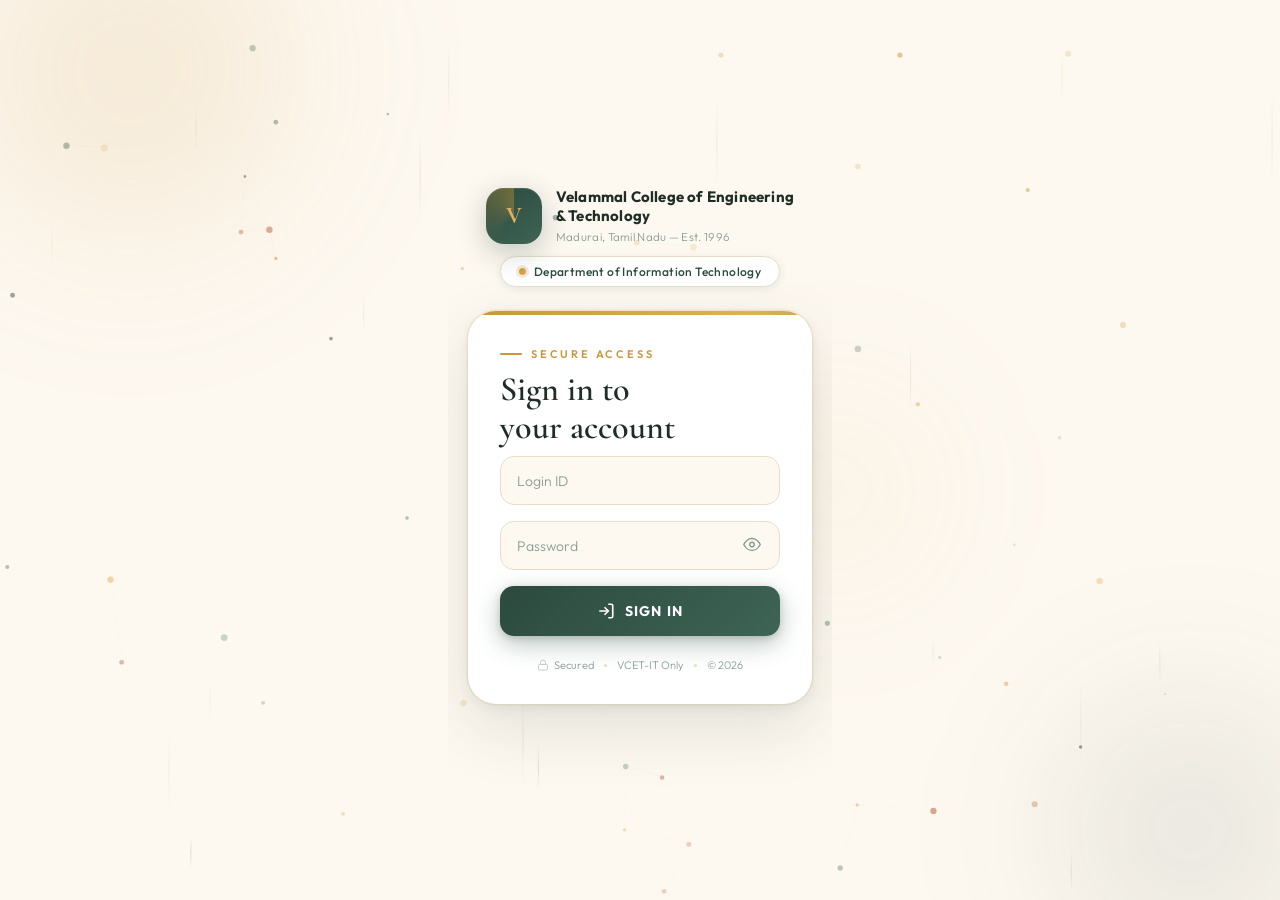
==== index.html @ 0d8b3741 "Add files via upload" ====
<!DOCTYPE html>
<html lang="en">
<head>
<meta charset="UTF-8">
<meta name="viewport" content="width=device-width, initial-scale=1.0, maximum-scale=1.0">
<title>VCET-IT | Leave &amp; OD Portal</title>
<link rel="preconnect" href="https://fonts.googleapis.com">
<link href="https://fonts.googleapis.com/css2?family=Cormorant+Garamond:ital,wght@0,500;0,600;0,700;1,600&family=Outfit:wght@300;400;500;600;700&display=swap" rel="stylesheet">
<style>
*, *::before, *::after { margin: 0; padding: 0; box-sizing: border-box; }

:root {
  --cream:      #fdf8f0;
  --cream-mid:  #f5eedf;
  --cream-dark: #e8ddc8;
  --forest:     #2c4a3e;
  --forest-mid: #3d6455;
  --forest-lt:  #4f7d6a;
  --gold:       #c9973a;
  --gold-lt:    #e0b05a;
  --gold-pale:  #f5e4c0;
  --ink:        #1e2d26;
  --ink-mid:    #4a5e55;
  --ink-faint:  #8a9e95;
  --white:      #ffffff;
  --danger:     #b85c38;
}

html, body {
  min-height: 100vh;
  font-family: 'Outfit', sans-serif;
  background: var(--cream);
  color: var(--ink);
  overflow-x: hidden;
  display: flex;
  align-items: center;
  justify-content: center;
}

#pCanvas {
  position: fixed; inset: 0; z-index: 0; pointer-events: none;
}

.orbs { position: fixed; inset: 0; z-index: 0; pointer-events: none; overflow: hidden; }
.orb {
  position: absolute; border-radius: 50%; filter: blur(70px);
  animation: orbDrift 14s ease-in-out infinite;
}
.o1 { width: 500px; height: 500px; top: -180px; left: -120px; background: radial-gradient(circle, rgba(201,151,58,0.18), transparent 70%); animation-duration: 16s; }
.o2 { width: 380px; height: 380px; bottom: -120px; right: -100px; background: radial-gradient(circle, rgba(44,74,62,0.14), transparent 70%); animation-duration: 13s; animation-delay: -5s; }
.o3 { width: 260px; height: 260px; top: 40%; left: 55%; background: radial-gradient(circle, rgba(224,176,90,0.12), transparent 70%); animation-duration: 11s; animation-delay: -3s; }
@keyframes orbDrift {
  0%,100% { transform: translate(0,0) scale(1); }
  33%      { transform: translate(30px,-24px) scale(1.06); }
  66%      { transform: translate(-18px,20px) scale(0.95); }
}

.wrapper {
  position: relative; z-index: 1;
  width: 100%; min-height: 100vh;
  display: flex; flex-direction: column;
  align-items: center; justify-content: center;
  padding: 32px 20px 40px;
}

/* ── COLLEGE HEADER ── */
.college-header {
  text-align: center; margin-bottom: 24px;
  animation: fadeDown 0.9s cubic-bezier(0.22,1,0.36,1) both;
}
.college-logo-row {
  display: flex; align-items: center; justify-content: center;
  gap: 14px; margin-bottom: 12px;
}
.badge {
  width: 56px; height: 56px;
  background: linear-gradient(145deg, var(--forest) 0%, var(--forest-mid) 100%);
  border-radius: 18px;
  display: flex; align-items: center; justify-content: center;
  box-shadow: 0 8px 28px rgba(44,74,62,0.28), inset 0 1px 0 rgba(255,255,255,0.12);
  flex-shrink: 0; position: relative; overflow: hidden;
}
.badge::before {
  content: ''; position: absolute;
  width: 200%; height: 200%; top: -50%; left: -50%;
  background: conic-gradient(from 0deg, transparent 60%, rgba(201,151,58,0.4) 100%);
  animation: badgeSpin 7s linear infinite;
}
@keyframes badgeSpin { to { transform: rotate(360deg); } }
.badge-v {
  position: relative; z-index: 1;
  font-family: 'Cormorant Garamond', serif;
  font-size: 24px; font-weight: 700; color: var(--gold-lt);
}
.college-name-col { text-align: left; }
.college-name {
  font-size: 15px; font-weight: 700; color: var(--ink);
  letter-spacing: 0.2px; line-height: 1.25;
}
.college-location {
  font-size: 11.5px; font-weight: 300; color: var(--ink-faint);
  margin-top: 3px; letter-spacing: 0.3px;
}
.dept-pill {
  display: inline-flex; align-items: center; gap: 8px;
  background: var(--white); border: 1.5px solid var(--cream-dark);
  border-radius: 30px; padding: 7px 18px;
  font-size: 12px; font-weight: 500; color: var(--forest);
  box-shadow: 0 2px 10px rgba(44,74,62,0.09); letter-spacing: 0.4px;
}
.dept-dot {
  width: 7px; height: 7px; border-radius: 50%;
  background: linear-gradient(135deg, var(--gold), var(--gold-lt));
  flex-shrink: 0; box-shadow: 0 0 0 3px rgba(201,151,58,0.2);
  animation: dotPulse 2.4s ease-in-out infinite;
}
@keyframes dotPulse {
  0%,100% { box-shadow: 0 0 0 3px rgba(201,151,58,0.2); }
  50%      { box-shadow: 0 0 0 7px rgba(201,151,58,0.05); }
}

/* ── CARD ── */
.card {
  background: var(--white); border-radius: 28px;
  width: 100%; max-width: 420px;
  box-shadow: 0 24px 64px rgba(44,74,62,0.13), 0 4px 16px rgba(44,74,62,0.07),
              0 0 0 1.5px rgba(201,151,58,0.14);
  position: relative; overflow: hidden;
  animation: fadeUp 0.9s cubic-bezier(0.22,1,0.36,1) 0.1s both;
}
.card::before {
  content: ''; position: absolute; top: 0; left: 0; right: 0; height: 4px; z-index: 2;
  background: linear-gradient(90deg, var(--gold), var(--gold-lt), var(--forest-lt), var(--gold));
  background-size: 250% 100%; animation: barShimmer 4s linear infinite;
}
@keyframes barShimmer { to { background-position: 250% center; } }
.card-body { padding: 36px 32px 32px; }

.form-greeting {
  font-size: 11px; font-weight: 600; letter-spacing: 2.8px;
  text-transform: uppercase; color: var(--gold);
  display: flex; align-items: center; gap: 9px; margin-bottom: 10px;
}
.form-greeting-line { width: 22px; height: 2px; background: var(--gold); border-radius: 2px; }
.form-title {
  font-family: 'Cormorant Garamond', serif;
  font-size: 34px; font-weight: 600;
  color: var(--ink); line-height: 1.12; margin-bottom: 9px;
}
.form-sub {
  font-size: 13.5px; color: var(--ink-mid); font-weight: 300;
  line-height: 1.65; margin-bottom: 26px;
}

.notice {
  display: flex; align-items: flex-start; gap: 11px;
  background: linear-gradient(135deg, #fdf4e4, #f9ecd4);
  border: 1.5px solid rgba(201,151,58,0.26); border-radius: 14px;
  padding: 13px 15px; margin-bottom: 24px;
  font-size: 12.5px; color: #7a5c20; line-height: 1.55; font-weight: 400;
}
.notice svg { width: 16px; height: 16px; stroke: var(--gold); fill: none; flex-shrink: 0; margin-top: 1px; stroke-width: 1.9; }

.err-box {
  display: none; align-items: flex-start; gap: 10px;
  background: linear-gradient(135deg, #fef2f2, #fdeaea);
  border: 1.5px solid rgba(184,92,56,0.28); border-radius: 12px;
  padding: 12px 14px; margin-bottom: 16px;
  font-size: 12.5px; color: #7a2e1a; line-height: 1.55;
}
.err-box.show { display: flex; animation: shake 0.38s ease; }
@keyframes shake {
  0%,100% { transform: translateX(0); } 20% { transform: translateX(-7px); }
  40% { transform: translateX(7px); }   60% { transform: translateX(-4px); }
  80% { transform: translateX(4px); }
}
.err-box svg { width: 16px; height: 16px; stroke: var(--danger); fill: none; flex-shrink: 0; margin-top: 1px; stroke-width: 1.9; }

.field { margin-bottom: 16px; }
.field-wrap {
  position: relative; background: var(--cream);
  border: 1.5px solid var(--cream-dark); border-radius: 14px;
  transition: border-color .25s, background .25s, box-shadow .25s; overflow: hidden;
}
.field-wrap:focus-within {
  border-color: rgba(201,151,58,0.55); background: var(--white);
  box-shadow: 0 0 0 4px rgba(201,151,58,0.1);
}
.field-bar {
  position: absolute; bottom: 0; left: 14px; right: 14px; height: 2px;
  background: linear-gradient(90deg, var(--gold), var(--forest-lt));
  border-radius: 2px 2px 0 0;
  transform: scaleX(0); transform-origin: left;
  transition: transform 0.32s cubic-bezier(0.34,1.56,0.64,1);
}
.field-wrap:focus-within .field-bar { transform: scaleX(1); }
.field-input {
  width: 100%; padding: 20px 16px 8px; background: transparent; border: none;
  color: var(--ink); font-family: 'Outfit', sans-serif; font-size: 15px; font-weight: 400;
  outline: none; -webkit-appearance: none;
}
.field-input::placeholder { color: transparent; }
.field-input:-webkit-autofill { -webkit-box-shadow: 0 0 0 1000px var(--white) inset; -webkit-text-fill-color: var(--ink); }
.field-label {
  position: absolute; left: 16px; top: 50%; transform: translateY(-50%);
  font-size: 14px; color: var(--ink-faint); pointer-events: none; font-weight: 300;
  transition: all 0.22s cubic-bezier(0.34,1.56,0.64,1);
}
.field-input:focus + .field-label,
.field-input:not(:placeholder-shown) + .field-label {
  top: 10px; transform: translateY(0); font-size: 10px; letter-spacing: 1.3px;
  text-transform: uppercase; color: var(--gold); font-weight: 600;
}
.eye-btn {
  position: absolute; right: 14px; top: 50%; transform: translateY(-50%);
  background: none; border: none; cursor: pointer; color: var(--ink-faint); padding: 4px;
  transition: color .2s, transform .22s;
}
.eye-btn:hover { color: var(--forest); transform: translateY(-50%) scale(1.12); }
.eye-btn svg { width: 18px; height: 18px; fill: none; stroke: currentColor; stroke-width: 1.9; }

.btn {
  width: 100%; padding: 16px 24px;
  background: linear-gradient(135deg, var(--forest) 0%, var(--forest-mid) 100%);
  color: var(--white); border: none; border-radius: 14px;
  font-family: 'Outfit', sans-serif; font-size: 14px; font-weight: 700;
  letter-spacing: 1.2px; text-transform: uppercase; cursor: pointer;
  display: flex; align-items: center; justify-content: center; gap: 10px;
  margin-top: 8px; position: relative; overflow: hidden;
  box-shadow: 0 8px 24px rgba(44,74,62,0.32), 0 2px 6px rgba(44,74,62,0.2);
  transition: all 0.32s cubic-bezier(0.34,1.56,0.64,1);
}
.btn::before {
  content: ''; position: absolute; top: 0; left: -100%; width: 60%; height: 100%;
  background: linear-gradient(90deg, transparent, rgba(255,255,255,0.2), transparent);
  transition: left .55s ease;
}
.btn:hover::before { left: 150%; }
.btn:hover { transform: translateY(-3px) scale(1.01); box-shadow: 0 16px 40px rgba(44,74,62,0.4); }
.btn:active { transform: translateY(0) scale(0.99); }
.btn:disabled { opacity: .65; cursor: not-allowed; transform: none !important; box-shadow: none !important; }
.btn svg { width: 18px; height: 18px; fill: none; stroke: currentColor; stroke-width: 2.2; flex-shrink: 0; }

.spinner {
  width: 18px; height: 18px; border: 2.5px solid rgba(255,255,255,0.25);
  border-top-color: var(--white); border-radius: 50%; animation: spin 0.7s linear infinite;
}
@keyframes spin { to { transform: rotate(360deg); } }

.card-footer {
  display: flex; align-items: center; justify-content: center; gap: 10px;
  margin-top: 22px; font-size: 11px; color: var(--ink-faint);
}
.fsep { width: 3px; height: 3px; border-radius: 50%; background: var(--cream-dark); }
.fitem { display: flex; align-items: center; gap: 5px; font-weight: 300; }
.fitem svg { width: 12px; height: 12px; fill: none; stroke: var(--ink-faint); opacity: .55; stroke-width: 1.8; }

/* ── PORTAL TAGS ── */
.portal-tags {
  display: flex; flex-wrap: wrap; justify-content: center; gap: 8px;
  margin-top: 18px; max-width: 420px; width: 100%;
  animation: fadeUp 0.9s cubic-bezier(0.22,1,0.36,1) 0.35s both;
}
.ptag {
  display: flex; align-items: center; gap: 7px;
  background: var(--white); border: 1.5px solid var(--cream-dark);
  border-radius: 30px; padding: 6px 14px;
  font-size: 12px; font-weight: 400; color: var(--ink-mid);
  box-shadow: 0 2px 8px rgba(44,74,62,0.07); cursor: default;
  transition: all .28s cubic-bezier(0.34,1.56,0.64,1);
}
.ptag svg { width: 13px; height: 13px; stroke: var(--forest-lt); fill: none; stroke-width: 1.9; }
.ptag:hover { border-color: var(--gold-lt); color: var(--forest); transform: translateY(-2px); box-shadow: 0 6px 18px rgba(201,151,58,0.15); }
.ptag:hover svg { stroke: var(--gold); }

@keyframes fadeUp   { from { opacity:0; transform: translateY(20px); } to { opacity:1; transform: translateY(0); } }
@keyframes fadeDown { from { opacity:0; transform: translateY(-16px); } to { opacity:1; transform: translateY(0); } }

@media (max-width: 480px) {
  .college-name { font-size: 13.5px; }
  .card-body { padding: 30px 22px 26px; }
  .form-title { font-size: 30px; }
  .badge { width: 48px; height: 48px; border-radius: 14px; }
  .badge-v { font-size: 20px; }
  .dept-pill { font-size: 11.5px; padding: 6px 14px; }
}
</style>
</head>
<body>

<canvas id="pCanvas"></canvas>
<div class="orbs">
  <div class="orb o1"></div>
  <div class="orb o2"></div>
  <div class="orb o3"></div>
</div>

<div class="wrapper">

  <!-- COLLEGE HEADER -->
  <div class="college-header">
    <div class="college-logo-row">
      <div class="badge"><span class="badge-v">V</span></div>
      <div class="college-name-col">
        <div class="college-name">Velammal College of Engineering<br>&amp; Technology</div>
        <div class="college-location">Madurai, Tamil Nadu — Est. 1996</div>
      </div>
    </div>
    <div class="dept-pill">
      <span class="dept-dot"></span>
      Department of Information Technology
    </div>
  </div>

  <!-- CARD -->
  <div class="card">
    <div class="card-body">

      <div class="form-greeting">
        <span class="form-greeting-line"></span>
        Secure Access
      </div>
      <h1 class="form-title">Sign in to<br>your account</h1>
      

      

      <div id="errBox" class="err-box" role="alert">
        <svg viewBox="0 0 24 24"><circle cx="12" cy="12" r="10"/><line x1="12" y1="8" x2="12" y2="12"/><line x1="12" y1="16" x2="12.01" y2="16"/></svg>
        <span id="errMsg"></span>
      </div>

      <div class="field">
        <div class="field-wrap">
          <input type="text" id="lgId" class="field-input" placeholder="x" autocomplete="username">
          <label class="field-label" for="lgId">Login ID</label>
          <div class="field-bar"></div>
        </div>
      </div>

      <div class="field">
        <div class="field-wrap">
          <input type="password" id="lgPwd" class="field-input" placeholder="x" autocomplete="current-password" style="padding-right:48px">
          <label class="field-label" for="lgPwd">Password</label>
          <div class="field-bar"></div>
          <button class="eye-btn" type="button" onclick="togglePwd()" aria-label="Toggle password">
            <svg id="eyeOpen" viewBox="0 0 24 24"><path d="M1 12s4-8 11-8 11 8 11 8-4 8-11 8-11-8-11-8z"/><circle cx="12" cy="12" r="3"/></svg>
            <svg id="eyeClosed" viewBox="0 0 24 24" style="display:none"><path d="M17.94 17.94A10.07 10.07 0 0 1 12 20c-7 0-11-8-11-8a18.45 18.45 0 0 1 5.06-5.94M9.9 4.24A9.12 9.12 0 0 1 12 4c7 0 11 8 11 8a18.5 18.5 0 0 1-2.16 3.19m-6.72-1.07a3 3 0 1 1-4.24-4.24"/><line x1="1" y1="1" x2="23" y2="23"/></svg>
          </button>
        </div>
      </div>

      <button class="btn" id="lgBtn" onclick="handleLogin()">
        <svg viewBox="0 0 24 24"><path d="M15 3h4a2 2 0 0 1 2 2v14a2 2 0 0 1-2 2h-4"/><polyline points="10 17 15 12 10 7"/><line x1="15" y1="12" x2="3" y2="12"/></svg>
        Sign In
      </button>

      <div class="card-footer">
        <div class="fitem">
          <svg viewBox="0 0 24 24"><rect x="3" y="11" width="18" height="11" rx="2"/><path d="M7 11V7a5 5 0 0 1 10 0v4"/></svg>
          Secured
        </div>
        <div class="fsep"></div>
        <div class="fitem">VCET-IT Only</div>
        <div class="fsep"></div>
        <div class="fitem">© 2026</div>
      </div>

    </div>
  </div>

  <!-- PORTAL ROLE CHIPS 
  <div class="portal-tags">
    <div class="ptag">
      <svg viewBox="0 0 24 24"><path d="M20 21v-2a4 4 0 0 0-4-4H8a4 4 0 0 0-4 4v2"/><circle cx="12" cy="7" r="4"/></svg>
      Student
    </div>
    <div class="ptag">
      <svg viewBox="0 0 24 24"><path d="M17 21v-2a4 4 0 0 0-4-4H5a4 4 0 0 0-4 4v2"/><circle cx="9" cy="7" r="4"/><path d="M23 21v-2a4 4 0 0 0-3-3.87"/><path d="M16 3.13a4 4 0 0 1 0 7.75"/></svg>
      Mentor
    </div>
    <div class="ptag">
      <svg viewBox="0 0 24 24"><path d="M9 11l3 3L22 4"/><path d="M21 12v7a2 2 0 0 1-2 2H5a2 2 0 0 1-2-2V5a2 2 0 0 1 2-2h11"/></svg>
      Chairperson
    </div>
    <div class="ptag">
      <svg viewBox="0 0 24 24"><rect x="2" y="3" width="20" height="14" rx="2"/><path d="M8 21h8M12 17v4"/></svg>
      HoD
    </div>
  </div> -->

</div>

<script>
/* ══════════════════════════════════════
   PARTICLE FLOW ANIMATION
══════════════════════════════════════ */
(function () {
  const canvas = document.getElementById('pCanvas');
  const ctx    = canvas.getContext('2d');
  let W, H;

  const PALETTE = [
    { r:201, g:151, b:58  },
    { r:44,  g:74,  b:62  },
    { r:79,  g:125, b:106 },
    { r:224, g:176, b:90  },
    { r:184, g:92,  b:56  },
  ];

  class Node {
    constructor() { this.reset(true); }
    reset(init) {
      this.x = Math.random() * (W || window.innerWidth);
      this.y = init ? Math.random() * (H || window.innerHeight) : -8;
      const c = PALETTE[Math.floor(Math.random() * PALETTE.length)];
      this.r = c.r; this.g = c.g; this.b = c.b;
      this.alpha = 0.18 + Math.random() * 0.38;
      this.size  = 1.2 + Math.random() * 2.2;
      this.vx    = (Math.random() - 0.5) * 0.6;
      this.vy    = 0.25 + Math.random() * 0.55;
      this.wave      = Math.random() * Math.PI * 2;
      this.waveAmp   = 0.4 + Math.random() * 0.8;
      this.waveSpeed = 0.008 + Math.random() * 0.012;
    }
    update() {
      this.wave += this.waveSpeed;
      this.x += this.vx + Math.sin(this.wave) * this.waveAmp;
      this.y += this.vy;
      if (this.y > H + 10 || this.x < -20 || this.x > W + 20) this.reset(false);
    }
    draw() {
      ctx.beginPath();
      ctx.arc(this.x, this.y, this.size, 0, Math.PI * 2);
      ctx.fillStyle = `rgba(${this.r},${this.g},${this.b},${this.alpha})`;
      ctx.fill();
    }
  }

  class FlowLine {
    constructor() { this.reset(true); }
    reset(init) {
      this.x = Math.random() * (W || window.innerWidth);
      this.y = init ? Math.random() * (H || window.innerHeight) : -20;
      const c = PALETTE[Math.floor(Math.random() * PALETTE.length)];
      this.r = c.r; this.g = c.g; this.b = c.b;
      this.alpha  = 0.05 + Math.random() * 0.1;
      this.length = 30 + Math.random() * 70;
      this.speed  = 0.5 + Math.random() * 1.2;
      this.vx     = (Math.random() - 0.5) * 0.4;
      this.wave      = Math.random() * Math.PI * 2;
      this.waveAmp   = 0.3 + Math.random() * 0.7;
      this.waveSpeed = 0.006 + Math.random() * 0.01;
    }
    update() {
      this.wave += this.waveSpeed;
      this.x += this.vx + Math.sin(this.wave) * this.waveAmp;
      this.y += this.speed;
      if (this.y - this.length > H + 10 || this.x < -20 || this.x > W + 20) this.reset(false);
    }
    draw() {
      const grad = ctx.createLinearGradient(this.x, this.y - this.length, this.x, this.y);
      grad.addColorStop(0, `rgba(${this.r},${this.g},${this.b},0)`);
      grad.addColorStop(0.5, `rgba(${this.r},${this.g},${this.b},${this.alpha})`);
      grad.addColorStop(1, `rgba(${this.r},${this.g},${this.b},0)`);
      ctx.beginPath();
      ctx.moveTo(this.x, this.y - this.length);
      ctx.lineTo(this.x, this.y);
      ctx.strokeStyle = grad;
      ctx.lineWidth = 1.2;
      ctx.stroke();
    }
  }

  function drawConnections(nodes) {
    const MAX = 110;
    for (let i = 0; i < nodes.length; i++) {
      for (let j = i + 1; j < nodes.length; j++) {
        const dx = nodes[i].x - nodes[j].x, dy = nodes[i].y - nodes[j].y;
        const d = Math.sqrt(dx*dx + dy*dy);
        if (d < MAX) {
          ctx.beginPath();
          ctx.moveTo(nodes[i].x, nodes[i].y);
          ctx.lineTo(nodes[j].x, nodes[j].y);
          ctx.strokeStyle = `rgba(201,151,58,${(1 - d/MAX) * 0.07})`;
          ctx.lineWidth = 0.8; ctx.stroke();
        }
      }
    }
  }

  function resize() { W = canvas.width = window.innerWidth; H = canvas.height = window.innerHeight; }

  let nodes = [], lines = [];
  function init() {
    const nc = Math.min(55, Math.floor(W * H / 20000));
    const lc = Math.min(20, Math.floor(W * H / 55000));
    nodes = Array.from({ length: nc }, () => new Node());
    lines = Array.from({ length: lc }, () => new FlowLine());
  }

  function loop() {
    ctx.clearRect(0, 0, W, H);
    lines.forEach(l => { l.update(); l.draw(); });
    drawConnections(nodes);
    nodes.forEach(n => { n.update(); n.draw(); });
    requestAnimationFrame(loop);
  }

  window.addEventListener('resize', () => { resize(); init(); });
  resize(); init(); loop();
})();

/* ══════════════════════════════════════
   CONFIG
══════════════════════════════════════ */
const GAS_URL = 'https://script.google.com/macros/s/AKfycbyFxB9GYKaukR1A3AX3wK7C9hswvAbsgU4adirRcEMhFNDitCi57v6SiL7QR9c874zjww/exec';

const PORTAL_MAP = {
  Student     : 'student.html',
  Mentor      : 'mentor.html',
  Chairperson : 'chairperson.html',
  HoD         : 'hod.html'
};

function showError(msg) {
  const b = document.getElementById('errBox');
  document.getElementById('errMsg').textContent = msg;
  b.classList.remove('show'); void b.offsetWidth; b.classList.add('show');
}
function hideError() { document.getElementById('errBox').classList.remove('show'); }

function togglePwd() {
  const i = document.getElementById('lgPwd');
  const o = document.getElementById('eyeOpen'), c = document.getElementById('eyeClosed');
  if (i.type === 'password') { i.type = 'text'; o.style.display = 'none'; c.style.display = 'block'; }
  else { i.type = 'password'; o.style.display = 'block'; c.style.display = 'none'; }
}

async function gasCall(action, data) {
  const res = await fetch(GAS_URL, {
    method: 'POST', headers: { 'Content-Type': 'text/plain' },
    body: JSON.stringify({ action, data })
  });
  if (!res.ok) throw new Error('Server error: HTTP ' + res.status);
  const json = await res.json();
  if (!json.ok) throw new Error(json.msg || 'Request failed');
  return json;
}

async function handleLogin() {
  const loginId  = document.getElementById('lgId').value.trim();
  const password = document.getElementById('lgPwd').value.trim();
  hideError();
  if (!loginId || !password) { showError('Please enter your Login ID and Password.'); return; }

  const btn = document.getElementById('lgBtn');
  btn.disabled = true;
  btn.innerHTML = '<div class="spinner"></div> Authenticating…';

  try {
    const authRes = await gasCall('login', { loginId, password });
    const user = authRes.user;
    const portal = PORTAL_MAP[user.role];
    if (!portal) throw new Error(`Unknown role "${user.role}".`);

    if (user.role === 'Student') {
      const studentName = (user.name || user.Name || user.StudentName || '').trim();
      if (!studentName) throw new Error('Login succeeded but student name is missing.');
      btn.innerHTML = '<div class="spinner"></div> Loading profile…';
      let profile = {};
      try {
        const pr = await gasCall('student.getProfileByName', { name: studentName });
        profile = pr.data || {};
      } catch (e) {
        throw new Error(`Authenticated as "${studentName}" but profile not found. (${e.message})`);
      }
      const rn = (profile.RegNo || '').trim();
      if (!rn) throw new Error(`Profile found for "${studentName}" but RegNo is blank.`);
      user.RegNo = rn;
      user.StudentName = profile.StudentName || studentName;
      user.name = user.StudentName;
      user.Year = profile.Year || user.Year || '';
      user.Section = profile.Section || user.Section || '';
      user.MentorID = profile.MentorID || user.MentorID || '';
      user.Department = profile.Department || user.Department || 'Information Technology';
      Object.assign(user, profile);
      user.loginId = loginId;
    }

    sessionStorage.setItem('vcet_user', JSON.stringify(user));
    btn.style.background = 'linear-gradient(135deg,#2e9e6b,#3fbf87)';
    btn.innerHTML = `<svg viewBox="0 0 24 24" width="18" height="18" fill="none" stroke="currentColor" stroke-width="2.5"><polyline points="20 6 9 17 4 12"/></svg> Access Granted`;
    setTimeout(() => { window.location.href = portal; }, 680);

  } catch (e) {
    showError(e.message || 'Login failed. Please check your credentials.');
    btn.disabled = false;
    btn.style.background = '';
    btn.innerHTML = `<svg viewBox="0 0 24 24" width="18" height="18" fill="none" stroke="currentColor" stroke-width="2"><path d="M15 3h4a2 2 0 0 1 2 2v14a2 2 0 0 1-2 2h-4"/><polyline points="10 17 15 12 10 7"/><line x1="15" y1="12" x2="3" y2="12"/></svg> Sign In`;
  }
}

document.getElementById('lgId').addEventListener('keydown', e => { if (e.key === 'Enter') document.getElementById('lgPwd').focus(); });
document.getElementById('lgPwd').addEventListener('keydown', e => { if (e.key === 'Enter') handleLogin(); });
</script>
</body>
</html>
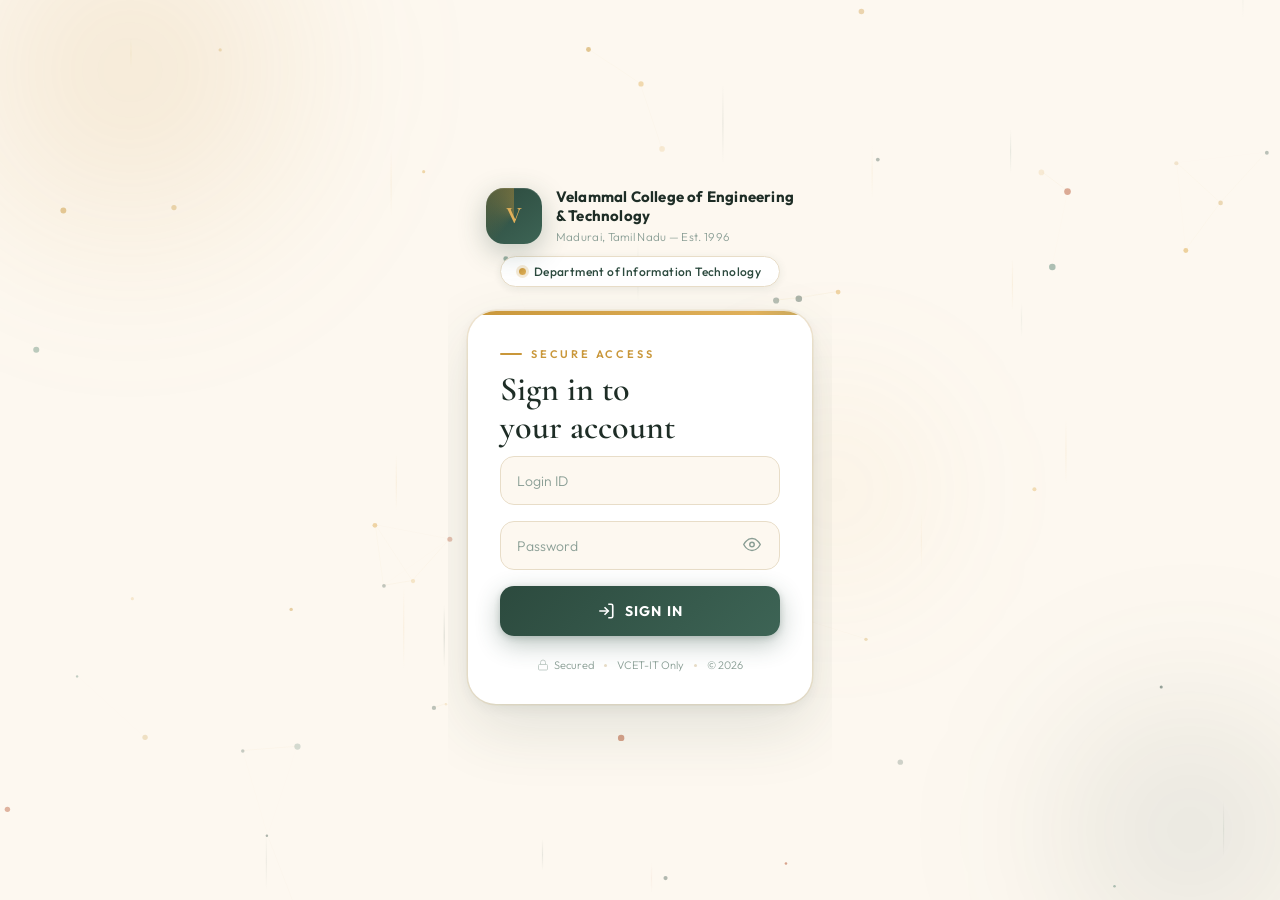
==== commit be2b51bf: "Update index.html" ====
--- a/index.html
+++ b/index.html
@@ -514,7 +514,7 @@
 /* ══════════════════════════════════════
    CONFIG
 ══════════════════════════════════════ */
-const GAS_URL = 'https://script.google.com/macros/s/AKfycbyFxB9GYKaukR1A3AX3wK7C9hswvAbsgU4adirRcEMhFNDitCi57v6SiL7QR9c874zjww/exec';
+const GAS_URL = 'https://script.google.com/macros/s/AKfycbyjDp3AFHVYAqz6MljvF0yLJ3cv8fFrTM2hj7VLxzHTCgUNDYnOyVSxZRbNe_Gav5-wow/exec';
 
 const PORTAL_MAP = {
   Student     : 'student.html',
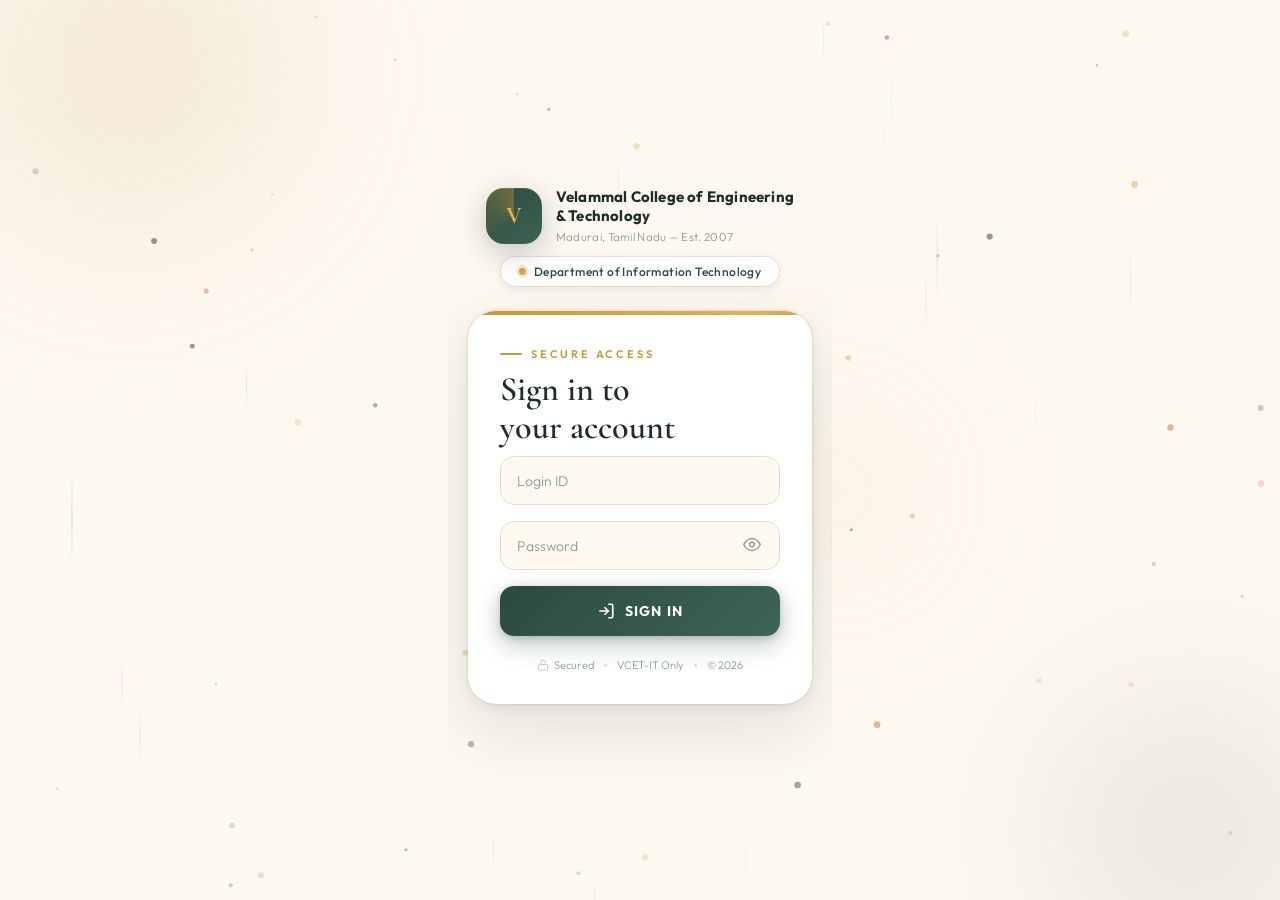
==== commit 59e70768: "Update index.html" ====
--- a/index.html
+++ b/index.html
@@ -303,7 +303,7 @@
       <div class="badge"><span class="badge-v">V</span></div>
       <div class="college-name-col">
         <div class="college-name">Velammal College of Engineering<br>&amp; Technology</div>
-        <div class="college-location">Madurai, Tamil Nadu — Est. 1996</div>
+        <div class="college-location">Madurai, Tamil Nadu — Est. 2007</div>
       </div>
     </div>
     <div class="dept-pill">
